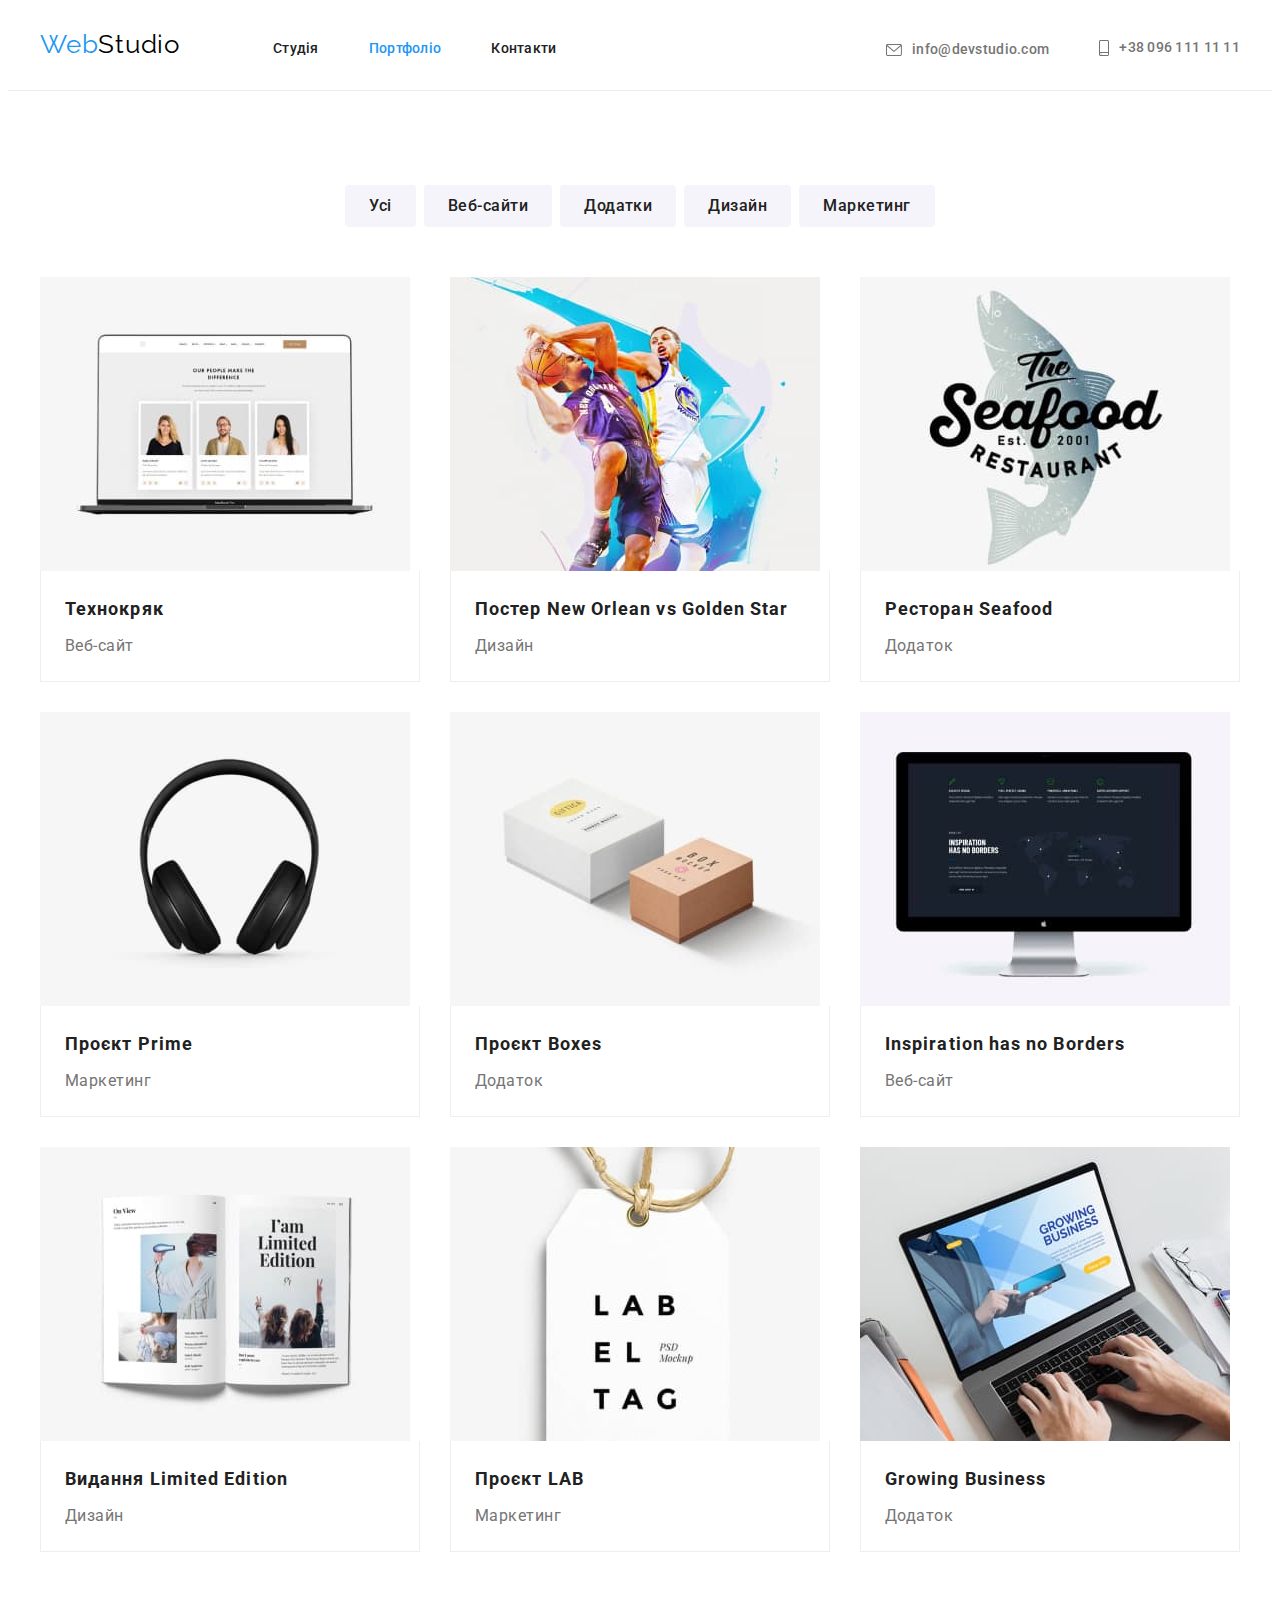
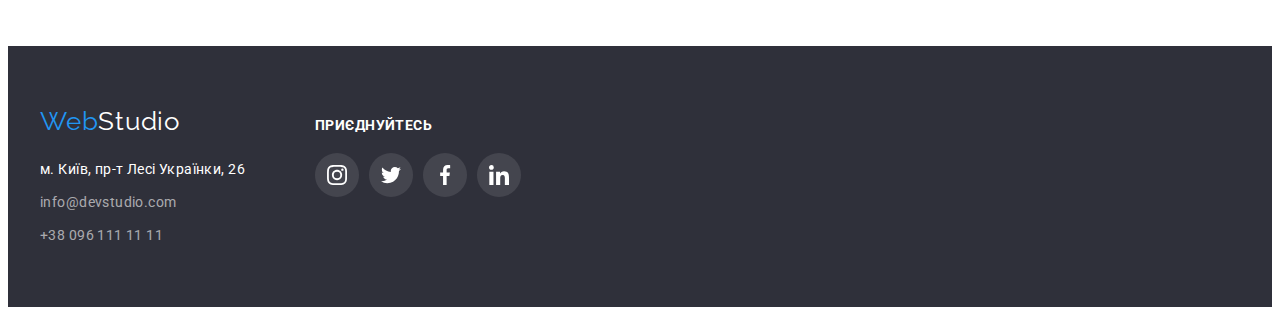
==== portfolio.html @ cbd0a38f "hm4" ====
<!DOCTYPE html>
<html lang="UK">
  <head>
    <meta charset="UTF-8" />
    <meta http-equiv="X-UA-Compatible" content="IE=edge" />
    <meta name="viewport" content="width=device-width, initial-scale=1.0" />
    <title>Document</title>
    <!---------------------------- шфирти -->
    <link rel="preconnect" href="https://fonts.googleapis.com" />
    <link rel="preconnect" href="https://fonts.gstatic.com" crossorigin />
    <link
      href="https://fonts.googleapis.com/css2?family=Montserrat:wght@400;700&family=Raleway:wght@700&family=Roboto:wght@400;500;700;900&display=swap"
      rel="stylesheet"
    />
    <!-- -------------------------------нормалізатор -->
    <link
      rel="stylesheet"
      href="https://cdnjs.cloudflare.com/ajax/libs/modern-normalize/1.1.0/modern-normalize.min.css"
      integrity="sha512-wpPYUAdjBVSE4KJnH1VR1HeZfpl1ub8YT/NKx4PuQ5NmX2tKuGu6U/JRp5y+Y8XG2tV+wKQpNHVUX03MfMFn9Q=="
      crossorigin="anonymous"
      referrerpolicy="no-referrer"
    />
    <!-- ------------------------------------ екстернал табл стилів -->
    <link rel="stylesheet" href="./css/styles.css" />
  </head>
  <body>
    <header class="header">
      <!-- -----------------------------------------------контейнер -->
      <div class="container heder-container">
        <nav class="navigation">
          <a class="logo link" lang="en" href="./index.html"
            >Web<span class="header-logo">Studio</span></a
          >
          <ul class="navigation-list list">
            <li class="navigation-item">
              <a class="navigation-link link" href="./index.html">Студія</a>
            </li>
            <li class="navigation-item">
              <a class="navigation-link link current" href="">Портфоліо</a>
            </li>
            <li class="navigation-item">
              <a class="navigation-link link" href="">Контакти</a>
            </li>
          </ul>
        </nav>
        <ul class="contact-list list">
          <li class="contact-item">
            <a class="item-contakt-link link" href="mailto:info@devstudio.com"
              ><svg class="header-mail-icon" width="16" height="12">
                <use href="./images/symbol-defs.svg#icon-envelope"></use></svg
              >info@devstudio.com</a
            >
          </li>
          <li class="contact-item">
            <a class="item-contakt-link link" href="tel:+380961111111"
              ><svg class="heder-tel-icon" width="10" height="16">
                <use href="./images/symbol-defs.svg#icon-smartphone"></use>
              </svg>
              +38 096 111 11 11</a
            >
          </li>
        </ul>
      </div>
    </header>
    <main>
      <!-- секція -->
      <section class="portfolio-section">
        <!-- контейнер -->
        <div class="container">
          <!-- прихований -->
          <h1 class="portfolio-title visually-hidden">Категорії</h1>
          <!-- ----------------------------------------------кнопки -->
          <ul class="portfolio-filtrs list">
            <!-- ховер - фокус -->
            <li class="p-filtr-item">
              <button type="button" class="filtr-btn">Усі</button>
            </li>
            <li class="p-filtr-item">
              <button type="button" class="filtr-btn">Веб-сайти</button>
            </li>
            <li class="p-filtr-item">
              <button type="button" class="filtr-btn">Додатки</button>
            </li>
            <li class="p-filtr-item">
              <button type="button" class="filtr-btn">Дизайн</button>
            </li>
            <li class="p-filtr-item">
              <button type="button" class="filtr-btn">Маркетинг</button>
            </li>
          </ul>
          <!-- ----------------------------------------------проекти -->
          <ul class="portfolio-projects list">
            <li class="p-projects-item">
              <a class="p-projects-link link" href="">
                <img src="./images/portfolio1.jpg" alt="команда з трьох" />
                <div class="project-info">
                  <h2 class="p-projects-title">Технокряк</h2>
                  <p class="p-projects-text">Веб-сайт</p>
                </div>
              </a>
            </li>
            <li class="p-projects-item">
              <a class="p-projects-link link" href="">
                <img src="./images/portfolio2.jpg" alt="баскетбол" />
                <div class="project-info">
                  <h2 class="p-projects-title">
                    Постер New Orlean vs Golden Star
                  </h2>
                  <p class="p-projects-text">Дизайн</p>
                </div>
              </a>
            </li>
            <li class="p-projects-item">
              <a class="p-projects-link link" href="">
                <img src="./images/portfolio3.jpg" alt="реклама ректорану" />
                <div class="project-info">
                  <h2 class="p-projects-title">Ресторан Seafood</h2>
                  <p class="p-projects-text">Додаток</p>
                </div>
              </a>
            </li>
            <li class="p-projects-item">
              <a class="p-projects-link link" href="">
                <img src="./images/portfolio4.jpg" alt="навушники" />
                <div class="project-info">
                  <h2 class="p-projects-title">Проєкт Prime</h2>
                  <p class="p-projects-text">Маркетинг</p>
                </div>
              </a>
            </li>
            <li class="p-projects-item">
              <a class="p-projects-link link" href="">
                <img
                  src="./images/portfolio5.jpg"
                  alt="дві коробочки з картону"
                />
                <div class="project-info">
                  <h2 class="p-projects-title">Проєкт Boxes</h2>
                  <p class="p-projects-text">Додаток</p>
                </div>
              </a>
            </li>
            <li class="p-projects-item">
              <a class="p-projects-link link" href="">
                <img src="./images/portfolio6.jpg" alt="компютер" />
                <div class="project-info">
                  <h2 class="p-projects-title">Inspiration has no Borders</h2>
                  <p class="p-projects-text">Веб-сайт</p>
                </div>
              </a>
            </li>
            <li class="p-projects-item">
              <a class="p-projects-link link" href="">
                <img src="./images/portfolio7.jpg" alt="книга" />
                <div class="project-info">
                  <h2 class="p-projects-title">Видання Limited Edition</h2>
                  <p class="p-projects-text">Дизайн</p>
                </div>
              </a>
            </li>
            <li class="p-projects-item">
              <a class="p-projects-link link" href="">
                <img src="./images/portfolio8.jpg" alt="етикетка" />
                <div class="project-info">
                  <h2 class="p-projects-title">Проєкт LAB</h2>
                  <p class="p-projects-text">Маркетинг</p>
                </div>
              </a>
            </li>
            <li class="p-projects-item">
              <a class="p-projects-link link" href="">
                <img src="./images/portfolio9.jpg" alt="ноутбук" />
                <div class="project-info">
                  <h2 class="p-projects-title">Growing Business</h2>
                  <p class="p-projects-text">Додаток</p>
                </div>
              </a>
            </li>
          </ul>
        </div>
      </section>
    </main>
    <!-- ФУТЕР -->
    <footer class="footer">
      <!-- -----------------------------------------------контейнер -->
      <div class="container footer-container">
        <div class="footer-addres">
          <a class="logo-link-footer link" href="./index.html"
            >Web<span class="footer-logo">Studio</span></a
          >
          <address class="address">
            <ul class="address-list list">
              <li class="address-link-item">
                <a
                  class="address-map"
                  href=""
                  target="_blank"
                  rel="noopener noreferrer nofollow"
                  >м. Київ, пр-т Лесі Українки, 26</a
                >
              </li>
              <li class="address-link-item">
                <a class="address-mail" href="mailto:info@devstudio.com"
                  >info@devstudio.com</a
                >
              </li>
              <li class="address-link-item">
                <a class="address-tel" href="tel:+380961111111"
                  >+38 096 111 11 11</a
                >
              </li>
            </ul>
          </address>
        </div>
        <div class="social-footer">
          <h3 class="social-frtitle">приєднуйтесь</h3>
          <ul class="social-frlist list">
            <li class="social-fritem">
              <a
                class="social-frlink link"
                href="https://www.instagram.com/"
                target="_blank"
                rel="noopener noreferrer nofollow"
                aria-label="Інстаграм"
              >
                <svg class="footer-soc-icon" width="20" height="20">
                  <use
                    href="./images/symbol-defs.svg#icon-instagram"
                  ></use></svg
              ></a>
            </li>
            <li class="social-fritem">
              <a
                class="social-frlink link"
                href="https://twitter.com/"
                target="_blank"
                rel="noopener noreferrer nofollow"
                aria-label="Твіттер"
              >
                <svg class="footer-soc-icon" width="20" height="20">
                  <use href="./images/symbol-defs.svg#icon-twitter"></use></svg
              ></a>
            </li>
            <li class="social-fritem">
              <a
                class="social-frlink link"
                href="https://www.facebook.com/"
                target="_blank"
                rel="noopener noreferrer nofollow"
                aria-label="Фейсбук"
              >
                <svg class="footer-soc-icon" width="20" height="20">
                  <use href="./images/symbol-defs.svg#icon-facebook"></use></svg
              ></a>
            </li>
            <li class="social-fritem">
              <a
                class="social-frlink link"
                href="https://www.linkedin.com"
                target="_blank"
                rel="noopener noreferrer nofollow"
                aria-label="Лінкедін"
              >
                <svg class="footer-soc-icon" width="20" height="20">
                  <use href="./images/symbol-defs.svg#icon-linkedin"></use></svg
              ></a>
            </li>
          </ul>
        </div>
      </div>
    </footer>
  </body>
</html>
---- css/styles.css ----
:root {
  --brand-color: #2196f3;
  --text-color: #757575;
}

body {
  font-family: "Roboto", sans-serif;
  background-color: #ffffff;
}

/*---------------------- лінк ліст */
.link {
  text-decoration: none;
}
.list {
  list-style: none;
  margin: 0;
  padding: 0;
}
h1,
h2,
h3,
h4,
h5,
h6,
p {
  margin: 0;
}
img {
  display: block;
  max-width: 100%;
  height: auto;
}
.container {
  width: 1200px;
  padding-left: 15px;
  padding-right: 15px;
  margin-left: auto;
  margin-right: auto;
}
/* ------------------------------Хедер */
.header {
  background-color: #ffffff;
  border-bottom: 1px solid #ececec;
}
.logo {
  font-family: "Raleway", sans-serif;
  font-size: 26px;
  line-height: 1.19;
  letter-spacing: 0.03em;
  color: var(--brand-color);
}

.header-logo {
  color: #000000;
}

.heder-container {
  display: flex;
  align-items: center;
}

/*---------------------- навігація */

.navigation {
  display: flex;
  align-items: baseline;
}

.navigation-list {
  display: flex;
  margin-left: 93px;
  text-align: center;
}
.navigation-item:not(:last-child) {
  margin-right: 50px;
}

.navigation-link {
  display: block;
  padding-top: 32px;
  padding-bottom: 32px;

  font-weight: 500;
  font-size: 14px;
  line-height: 1.14;
  letter-spacing: 0.02em;
  color: #212121;
}
.navigation-link:hover,
.navigation-link:focus {
  color: var(--brand-color);
}
.contact-list {
  display: flex;
  margin-left: auto;
  align-items: baseline;
}
.contact-item:not(:last-child) {
  margin-right: 50px;
}
.item-contakt-link {
  display: flex;
  align-items: center;
  padding-top: 32px;
  padding-bottom: 32px;

  font-weight: 500;
  font-size: 14px;
  line-height: 1.14;
  letter-spacing: 0.02em;
  color: var(--text-color);
}
.header-mail-icon,
.heder-tel-icon {
  fill: currentColor;
  margin-right: 10px;
}
.item-contakt-link:hover,
.item-contakt-link:focus {
  color: var(--brand-color);
}
.navigation-link.current {
  color: var(--brand-color);
}

/*------------------------------ ГЕРОЙ */
.hero-section {
  max-width: 1600px;
  margin-left: auto;
  margin-right: auto;
  padding-top: 200px;
  padding-bottom: 200px;
  text-align: center;
  border: 1px solid #000000;
  filter: drop-shadow(0px 4px 4px rgba(0, 0, 0, 0.25));

  background: #2f303a;
  background-image: linear-gradient(
      rgba(47, 48, 58, 0.4),
      rgba(47, 48, 58, 0.4)
    ),
    url(../images/hero-img.jpg);
  background-repeat: no-repeat;
  background-position: center;
  background-size: cover;
}

.hero-title {
  font-weight: 900;
  font-size: 44px;
  line-height: calc(60 / 44);
  text-align: center;
  letter-spacing: 0.06em;
  text-transform: uppercase;
  color: #ffffff;
  margin-bottom: 30px;
}

.hero-btn {
  display: inline-block;
  font-family: inherit;
  font-style: normal;
  font-weight: 700;
  font-size: 16px;
  line-height: calc(30 / 16);
  letter-spacing: 0.06em;
  color: #ffffff;

  min-width: 216px;
  min-height: 50px;
  padding: 8px 30px;
  border-radius: 4px;
  border-color: transparent;
  cursor: pointer;
  background: var(--brand-color);
}

.hero-btn:hover,
.hero-btn:focus {
  background-color: rgb(8, 117, 219);
}

/*------------------------------ ПЕРЕВАГИ */
.preference-section {
  padding-top: 94px;
  padding-bottom: 94px;
}
.visually-hidden {
  position: absolute;
  white-space: nowrap;
  width: 1px;
  height: 1px;
  overflow: hidden;
  border: 0;
  padding: 0;
  clip: rect(0 0 0 0);
  clip-path: inset(50%);
  margin: -1px;
}
.preference-list {
  display: flex;
  text-align: left;
  gap: 30px;
}
.preference-item {
  width: 270px;
}
.preference-picture {
  display: flex;
  justify-content: center;
  align-items: center;
  height: 120px;
  background-color: #f5f4fa;
  border-radius: 4px;
  margin-bottom: 30px;
}

.preference-subtitle {
  font-size: 14px;
  line-height: calc(16 / 14);
  letter-spacing: 0.03em;
  text-transform: uppercase;
  color: #212121;

  margin-bottom: 10px;
}
.preference-text {
  font-size: 14px;
  line-height: calc(24 / 14);
  letter-spacing: 0.03em;
  color: var(--text-color);
}

/* -----------------------------ЗАЙНЯТІСТЬ */
.work-section {
  padding-bottom: 94px;
}
.work-title {
  font-size: 36px;
  line-height: calc(42 / 36);
  text-align: center;
  letter-spacing: 0.03em;
  color: #212121;

  margin-bottom: 50px;
}
.work-list {
  display: flex;
  gap: 30px;
}

/* ------------------------------КОМАНДА */
.team-section {
  padding-top: 94px;
  padding-bottom: 94px;
  background: #f5f4fa;
}

.team-title {
  font-size: 36px;
  line-height: calc(42 / 36);
  text-align: center;
  letter-spacing: 0.03em;
  color: #212121;
  margin-bottom: 50px;
}
.team-list {
  display: flex;
  gap: 30px;
}

.team-list-item {
  width: 270px;
  border-radius: 0px 0px 4px 4px;
  background: #ffffff;
  box-shadow: 0px 1px 3px rgba(0, 0, 0, 0.12), 0px 1px 1px rgba(0, 0, 0, 0.14),
    0px 2px 1px rgba(0, 0, 0, 0.2);
}
.teammate-info {
  text-align: center;
  padding-top: 30px;
  padding-bottom: 30px;
}
.team-subtitle {
  font-weight: 500;
  font-size: 16px;
  line-height: calc(19 / 16);
  letter-spacing: 0.03em;
  color: #212121;

  margin-bottom: 10px;
}
.team-text {
  font-size: 16px;
  line-height: calc(19 / 16);
  letter-spacing: 0.03em;
  color: var(--text-color);
  margin-bottom: 16px;
}
.socials-contacts {
  display: flex;
  justify-content: center;
  align-items: center;
  gap: 10px;
}
.social-contacts-item {
  width: 44px;
  height: 44px;
}
.social-contacts-link {
  display: flex;
  justify-content: center;
  align-items: center;
  border-radius: 50%;
  width: 100%;
  height: 100%;
  color: #AFB1B8;
}
.team-soc-icon {
  fill: currentColor;
}
.social-contacts-link:hover,
.social-contacts-link:focus {
  background-color: var(--brand-color);
}
.social-contacts-link:hover .team-soc-icon,
.social-contacts-link:focus .team-soc-icon {
  fill: #ffffff;
}
/* <!-- -----------ПОСТІЙНІ КЛІЄНТИ --> */
.clients-section {
  padding-top: 94px;
  padding-bottom: 94px;
}
.clients-title {
  font-size: 36px;
  line-height: calc(42 / 36);
  text-align: center;
  letter-spacing: 0.03em;
  color: #212121;
  margin-bottom: 50px;
}

.clients-list {
  display: flex;
  gap: 30px;
}
.client-item {
  flex-basis: calc((100% -30 * 5) / 6);
  height: 92px;
}
.client-link {
  width: 100%;
  height: 100%;

  display: flex;
  justify-content: center;
  align-items: center;
  color: #afb1b8;
  border: 1px solid #afb1b8;
  border-radius: 4px;
}
.client-link:hover,
.client-link:focus {
  border: 1px solid var(--brand-color);
}
.clients-icon {
  fill: currentColor;
}
.client-link:hover .clients-icon,
.client-link:focus .clients-icon {
  fill: var(--brand-color);
}

/* _____________________ФУТЕР */

.footer {
  background: #2f303a;
  padding-top: 60px;
  padding-bottom: 60px;
}
.footer-container {
  display: flex;
  align-items: baseline;
}
.logo-link-footer {
  display: inline-block;
  font-family: "Raleway", sans-serif;
  font-size: 26px;
  line-height: calc(31 / 26);
  letter-spacing: 0.03em;
  color: var(--brand-color);
  margin-bottom: 20px;
}
.footer-logo {
  color: #ffffff;
}

.address-map {
  font-size: 14px;
  line-height: calc(24 / 14);
  letter-spacing: 0.03em;
  font-style: normal;
  color: #ffffff;
  display: inline-block;
  margin-bottom: 9px;
}

.address-map,
.address-tel,
.address-mail {
  text-decoration: none;
}

.address-mail {
  display: inline-block;
  margin-bottom: 9px;
}
.address-tel,
.address-mail {
  font-style: normal;
  font-size: 14px;
  line-height: calc(24 / 14);
  letter-spacing: 0.03em;
  color: rgba(255, 255, 255, 0.6);
}
.address-tel:hover,
.address-tel:focus {
  color: var(--brand-color);
}
.address-mail:hover,
.address-mail:focus {
  color: var(--brand-color);
}
.social-footer {
  margin-left: 70px;
}
.social-frtitle {
  font-size: 14px;
  line-height: calc(16 / 14);
  letter-spacing: 0.03em;
  text-transform: uppercase;
  color: #ffffff;
  margin-bottom: 20px;
}
.social-frlist {
  display: flex;
  justify-content: center;
  text-align: center;
  gap: 10px;
}
.social-fritem {
  width: 44px;
  height: 44px;
}
.social-frlink {
  display: flex;
  justify-content: center;
  align-items: center;
  width: 100%;
  height: 100%;
  color: #ffffff;
  background-color: rgba(255, 255, 255, 0.1);
  border-radius: 50%;
}
.social-frlink:hover,
.social-frlink:focus {
  background-color: var(--brand-color);
}
.footer-soc-icon {
  fill: currentColor;
}

/* =================================== */
/* =========ПОРТФОЛІО ХТМЛ============ */
/* =================================== */
.portfolio-section {
  padding-top: 94px;
  padding-bottom: 94px;
}
.portfolio-filtrs {
  display: flex;
  gap: 8px;
  align-items: center;
  justify-content: center;
  margin-bottom: 50px;
}

.filtr-btn {
  font-family: inherit;
  font-style: normal;
  font-weight: 500;
  font-size: 16px;
  line-height: calc(26 / 16);
  text-align: center;
  letter-spacing: 0.03em;
  color: #212121;
  background: #f5f4fa;
  border-radius: 4px;
  cursor: pointer;
  padding: 6px 22px;
  border-color: transparent;
}
.filtr-btn:hover,
.filtr-btn:focus {
  color: #ffffff;
  background-color: var(--brand-color);
  box-shadow: 0px 3px 1px rgba(0, 0, 0, 0.1), 0px 1px 2px rgba(0, 0, 0, 0.08),
    0px 2px 2px rgba(0, 0, 0, 0.12);
}

/* список 2 */
.portfolio-projects {
  display: flex;
  flex-wrap: wrap;
  margin-left: -30px;
  margin-top: -30px;
}
.p-projects-item {
  flex-basis: calc(100% / 3 - 30px);
  margin-left: 30px;
  margin-top: 30px;
}
.p-projects-title {
  margin-bottom: 4px;
  font-size: 18px;
  line-height: calc(36 / 18);
  letter-spacing: 0.06em;
  color: #212121;
}
.p-projects-text {
  font-size: 16px;
  line-height: calc(30 / 16);
  letter-spacing: 0.03em;
  color: #757575;
}
.project-info {
  padding: 20px 24px;
  border: 1px solid #eeeeee;
  border-top: none;
}
.p-projects-link {
  display: block;
}
.p-projects-item:hover .p-projects-link,
.p-projects-item:focus .p-projects-link {
  box-shadow: 0px 1px 1px rgba(0, 0, 0, 0.12), 0px 4px 4px rgba(0, 0, 0, 0.06),
    1px 4px 6px rgba(0, 0, 0, 0.16);
}
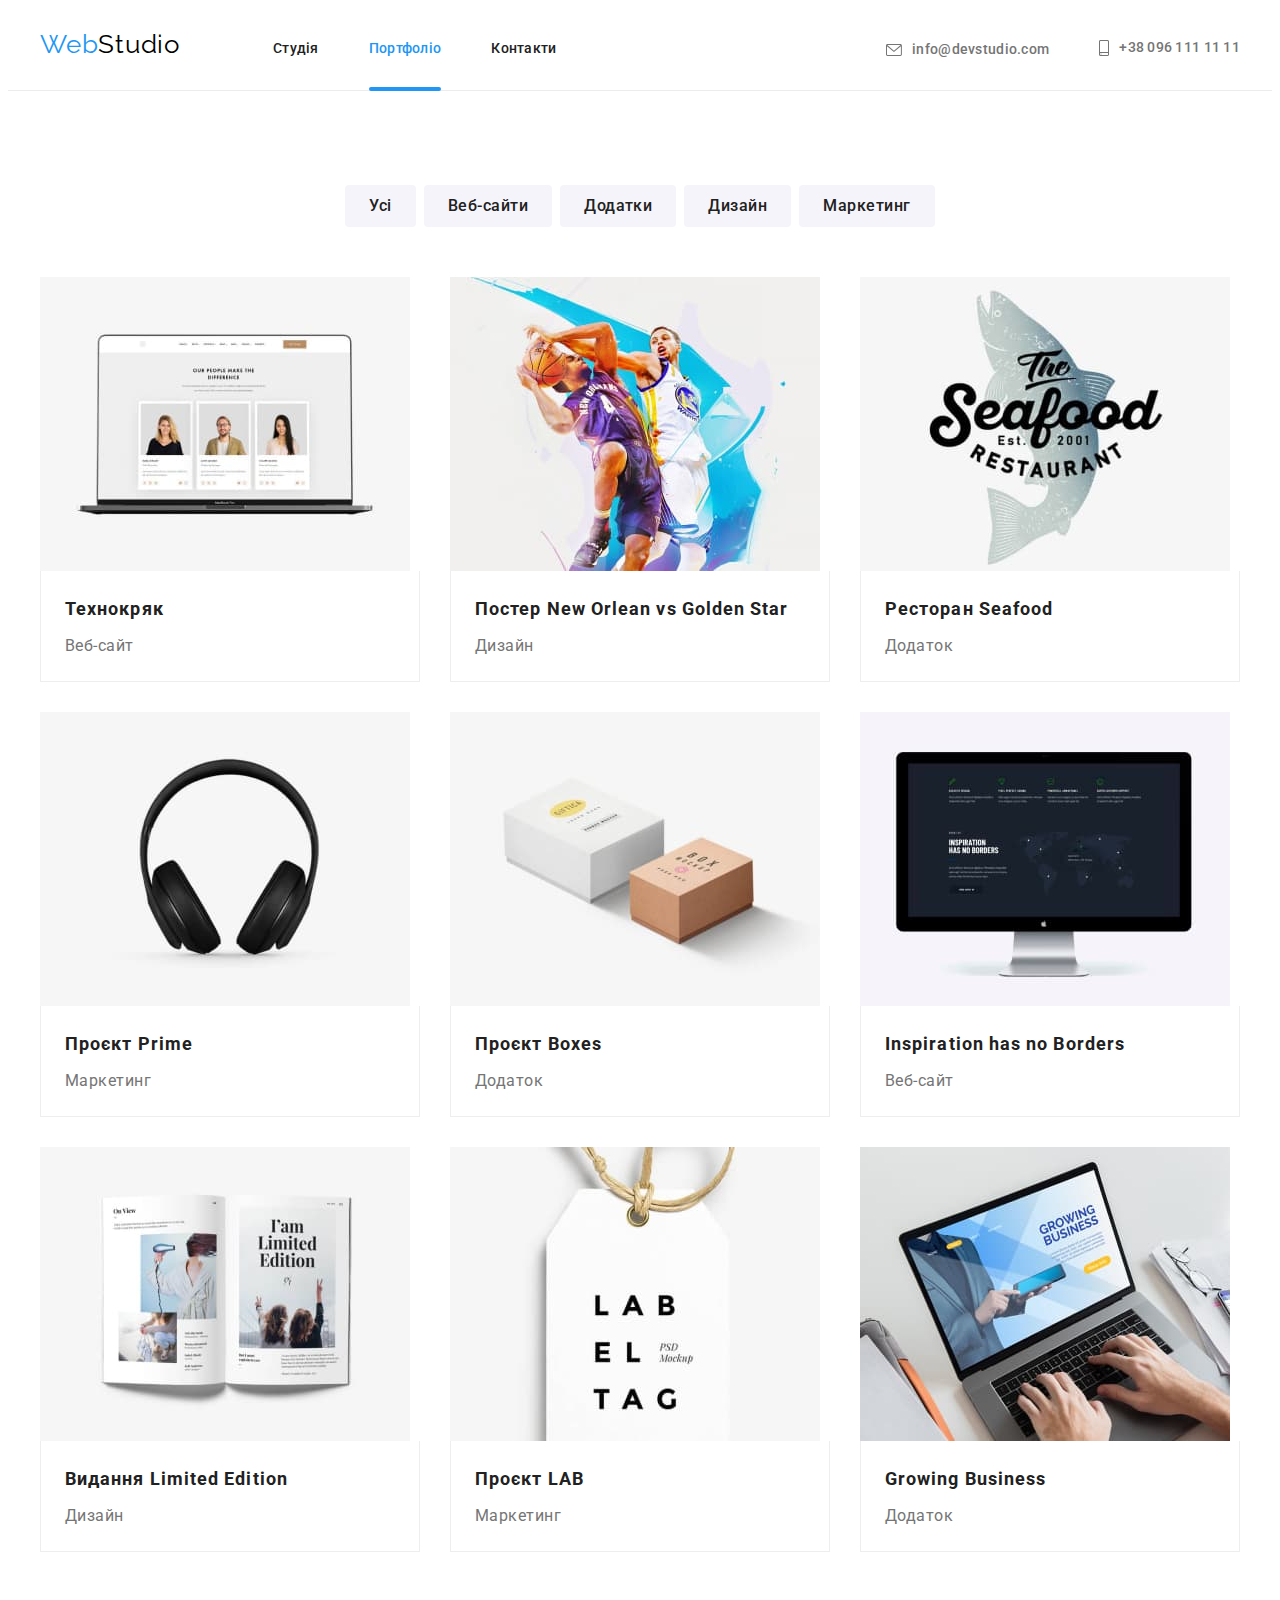
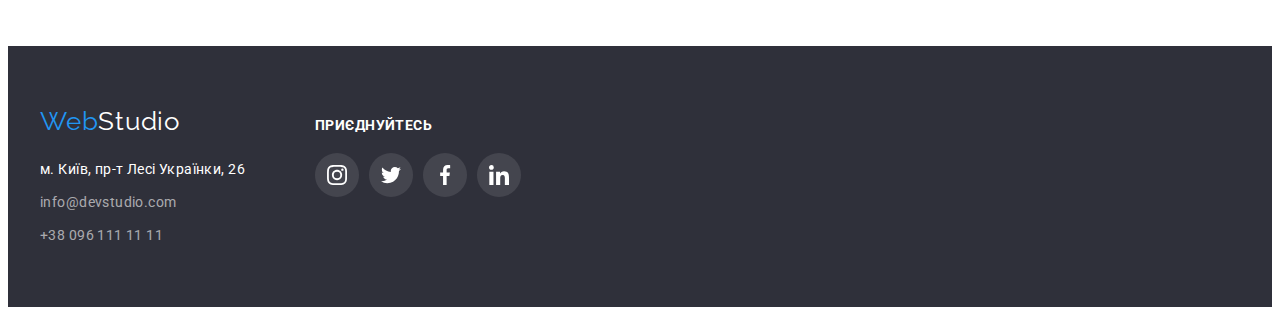
==== commit e9ed584e: "overlay current transition" ====
--- a/portfolio.html
+++ b/portfolio.html
@@ -92,7 +92,18 @@
           <ul class="portfolio-projects list">
             <li class="p-projects-item">
               <a class="p-projects-link link" href="">
-                <img src="./images/portfolio1.jpg" alt="команда з трьох" />
+                <div class="project-overlay-thumb">
+                  <img src="./images/portfolio1.jpg" alt="команда з трьох" />
+                  <div class="project-overlay">
+                    <p class="project-overlay-text">
+                      Ресурс пропонує комплексні пропозиції з різним рівнем
+                      функціоналу та сервісів. Все це дозволить відвідувачу
+                      отримати вичерпні відомості про компанію чи приватну
+                      особу.
+                    </p>
+                  </div>
+                </div>
+
                 <div class="project-info">
                   <h2 class="p-projects-title">Технокряк</h2>
                   <p class="p-projects-text">Веб-сайт</p>
@@ -101,7 +112,18 @@
             </li>
             <li class="p-projects-item">
               <a class="p-projects-link link" href="">
-                <img src="./images/portfolio2.jpg" alt="баскетбол" />
+                <div class="project-overlay-thumb">
+                  <img src="./images/portfolio2.jpg" alt="баскетбол" />
+                  <div class="project-overlay">
+                    <p class="project-overlay-text">
+                      Ресурс пропонує комплексні пропозиції з різним рівнем
+                      функціоналу та сервісів. Все це дозволить відвідувачу
+                      отримати вичерпні відомості про компанію чи приватну
+                      особу.
+                    </p>
+                  </div>
+                </div>
+
                 <div class="project-info">
                   <h2 class="p-projects-title">
                     Постер New Orlean vs Golden Star
@@ -112,7 +134,17 @@
             </li>
             <li class="p-projects-item">
               <a class="p-projects-link link" href="">
-                <img src="./images/portfolio3.jpg" alt="реклама ректорану" />
+                <div class="project-overlay-thumb">
+                  <img src="./images/portfolio3.jpg" alt="реклама ректорану" />
+                  <div class="project-overlay">
+                    <p class="project-overlay-text">
+                      Ресурс пропонує комплексні пропозиції з різним рівнем
+                      функціоналу та сервісів. Все це дозволить відвідувачу
+                      отримати вичерпні відомості про компанію чи приватну
+                      особу.
+                    </p>
+                  </div>
+                </div>
                 <div class="project-info">
                   <h2 class="p-projects-title">Ресторан Seafood</h2>
                   <p class="p-projects-text">Додаток</p>
@@ -121,7 +153,18 @@
             </li>
             <li class="p-projects-item">
               <a class="p-projects-link link" href="">
-                <img src="./images/portfolio4.jpg" alt="навушники" />
+                <div class="project-overlay-thumb">
+                  <img src="./images/portfolio4.jpg" alt="навушники" />
+                  <div class="project-overlay">
+                    <p class="project-overlay-text">
+                      Ресурс пропонує комплексні пропозиції з різним рівнем
+                      функціоналу та сервісів. Все це дозволить відвідувачу
+                      отримати вичерпні відомості про компанію чи приватну
+                      особу.
+                    </p>
+                  </div>
+                </div>
+
                 <div class="project-info">
                   <h2 class="p-projects-title">Проєкт Prime</h2>
                   <p class="p-projects-text">Маркетинг</p>
@@ -130,10 +173,20 @@
             </li>
             <li class="p-projects-item">
               <a class="p-projects-link link" href="">
-                <img
-                  src="./images/portfolio5.jpg"
-                  alt="дві коробочки з картону"
-                />
+                <div class="project-overlay-thumb">
+                  <img
+                    src="./images/portfolio5.jpg"
+                    alt="дві коробочки з картону"
+                  />
+                  <div class="project-overlay">
+                    <p class="project-overlay-text">
+                      Ресурс пропонує комплексні пропозиції з різним рівнем
+                      функціоналу та сервісів. Все це дозволить відвідувачу
+                      отримати вичерпні відомості про компанію чи приватну
+                      особу.
+                    </p>
+                  </div>
+                </div>
                 <div class="project-info">
                   <h2 class="p-projects-title">Проєкт Boxes</h2>
                   <p class="p-projects-text">Додаток</p>
@@ -142,7 +195,18 @@
             </li>
             <li class="p-projects-item">
               <a class="p-projects-link link" href="">
-                <img src="./images/portfolio6.jpg" alt="компютер" />
+                <div class="project-overlay-thumb">
+                  <img src="./images/portfolio6.jpg" alt="компютер" />
+                  <div class="project-overlay">
+                    <p class="project-overlay-text">
+                      Ресурс пропонує комплексні пропозиції з різним рівнем
+                      функціоналу та сервісів. Все це дозволить відвідувачу
+                      отримати вичерпні відомості про компанію чи приватну
+                      особу.
+                    </p>
+                  </div>
+                </div>
+
                 <div class="project-info">
                   <h2 class="p-projects-title">Inspiration has no Borders</h2>
                   <p class="p-projects-text">Веб-сайт</p>
@@ -151,7 +215,17 @@
             </li>
             <li class="p-projects-item">
               <a class="p-projects-link link" href="">
-                <img src="./images/portfolio7.jpg" alt="книга" />
+                <div class="project-overlay-thumb">
+                  <img src="./images/portfolio7.jpg" alt="книга" />
+                  <div class="project-overlay">
+                    <p class="project-overlay-text">
+                      Ресурс пропонує комплексні пропозиції з різним рівнем
+                      функціоналу та сервісів. Все це дозволить відвідувачу
+                      отримати вичерпні відомості про компанію чи приватну
+                      особу.
+                    </p>
+                  </div>
+                </div>
                 <div class="project-info">
                   <h2 class="p-projects-title">Видання Limited Edition</h2>
                   <p class="p-projects-text">Дизайн</p>
@@ -160,7 +234,18 @@
             </li>
             <li class="p-projects-item">
               <a class="p-projects-link link" href="">
-                <img src="./images/portfolio8.jpg" alt="етикетка" />
+                <div class="project-overlay-thumb">
+                  <img src="./images/portfolio8.jpg" alt="етикетка" />
+                  <div class="project-overlay">
+                    <p class="project-overlay-text">
+                      Ресурс пропонує комплексні пропозиції з різним рівнем
+                      функціоналу та сервісів. Все це дозволить відвідувачу
+                      отримати вичерпні відомості про компанію чи приватну
+                      особу.
+                    </p>
+                  </div>
+                </div>
+
                 <div class="project-info">
                   <h2 class="p-projects-title">Проєкт LAB</h2>
                   <p class="p-projects-text">Маркетинг</p>
@@ -169,7 +254,18 @@
             </li>
             <li class="p-projects-item">
               <a class="p-projects-link link" href="">
-                <img src="./images/portfolio9.jpg" alt="ноутбук" />
+                <div class="project-overlay-thumb">
+                  <img src="./images/portfolio9.jpg" alt="ноутбук" />
+                  <div class="project-overlay">
+                    <p class="project-overlay-text">
+                      Ресурс пропонує комплексні пропозиції з різним рівнем
+                      функціоналу та сервісів. Все це дозволить відвідувачу
+                      отримати вичерпні відомості про компанію чи приватну
+                      особу.
+                    </p>
+                  </div>
+                </div>
+
                 <div class="project-info">
                   <h2 class="p-projects-title">Growing Business</h2>
                   <p class="p-projects-text">Додаток</p>
--- a/css/styles.css
+++ b/css/styles.css
@@ -1,6 +1,11 @@
 :root {
   --brand-color: #2196f3;
   --text-color: #757575;
+  --anima-tz: 250ms cubic-bezier(0.4, 0, 0.2, 1);
+}
+
+html {
+  scroll-behavior: smooth;
 }
 
 body {
@@ -43,6 +48,10 @@
   background-color: #ffffff;
   border-bottom: 1px solid #ececec;
 }
+.heder-container {
+  display: flex;
+  align-items: center;
+}
 .logo {
   font-family: "Raleway", sans-serif;
   font-size: 26px;
@@ -55,12 +64,7 @@
   color: #000000;
 }
 
-.heder-container {
-  display: flex;
-  align-items: center;
-}
-
-/*---------------------- навігація */
+/*------- навігація */
 
 .navigation {
   display: flex;
@@ -86,6 +90,9 @@
   line-height: 1.14;
   letter-spacing: 0.02em;
   color: #212121;
+
+  position: relative;
+  transition: color var(--anima-tz);
 }
 .navigation-link:hover,
 .navigation-link:focus {
@@ -110,6 +117,8 @@
   line-height: 1.14;
   letter-spacing: 0.02em;
   color: var(--text-color);
+
+  transition: color var(--anima-tz);
 }
 .header-mail-icon,
 .heder-tel-icon {
@@ -123,6 +132,20 @@
 .navigation-link.current {
   color: var(--brand-color);
 }
+
+.navigation-link.current::after {
+  content: "";
+  display: inline-block;
+  height: 4px;
+  width: 100%;
+  background: var(--brand-color);
+  border-radius: 2px;
+
+  position: absolute;
+  left: 0;
+  bottom: -2px;
+}
+/* transform: translateY(46px); або боттом -2 */
 
 /*------------------------------ ГЕРОЙ */
 .hero-section {
@@ -174,11 +197,13 @@
   border-color: transparent;
   cursor: pointer;
   background: var(--brand-color);
+
+  transition: background var(--anima-tz);
 }
 
 .hero-btn:hover,
 .hero-btn:focus {
-  background-color: rgb(8, 117, 219);
+  background-color: rgb(7, 102, 190);
 }
 
 /*------------------------------ ПЕРЕВАГИ */
@@ -249,6 +274,27 @@
   display: flex;
   gap: 30px;
 }
+.work-list-item {
+  position: relative;
+}
+.work-overlay {
+  position: absolute;
+  bottom: 0;
+
+  width: 100%;
+  padding-top: 27px;
+  padding-bottom: 27px;
+  background-color: rgba(47, 48, 58, 0.8);
+}
+.work-text-overlay {
+  font-weight: 700;
+  font-size: 14px;
+  line-height: calc(16 / 14);
+  text-align: center;
+  letter-spacing: 0.03em;
+  text-transform: uppercase;
+  color: #ffffff;
+}
 
 /* ------------------------------КОМАНДА */
 .team-section {
@@ -267,11 +313,14 @@
 }
 .team-list {
   display: flex;
-  gap: 30px;
+  margin-left: -30px;
+  margin-top: -30px;
 }
 
 .team-list-item {
-  width: 270px;
+  flex-basis: calc(100% / 4 - 30px);
+  margin-left: 30px;
+  margin-top: 30px;
   border-radius: 0px 0px 4px 4px;
   background: #ffffff;
   box-shadow: 0px 1px 3px rgba(0, 0, 0, 0.12), 0px 1px 1px rgba(0, 0, 0, 0.14),
@@ -315,19 +364,20 @@
   border-radius: 50%;
   width: 100%;
   height: 100%;
-  color: #AFB1B8;
-}
-.team-soc-icon {
-  fill: currentColor;
-}
+  color: #afb1b8;
+  transition: background-color var(--anima-tz), color var(--anima-tz);
+}
+
 .social-contacts-link:hover,
 .social-contacts-link:focus {
   background-color: var(--brand-color);
-}
-.social-contacts-link:hover .team-soc-icon,
-.social-contacts-link:focus .team-soc-icon {
-  fill: #ffffff;
-}
+  color: #ffffff;
+}
+
+.team-soc-icon {
+  fill: currentColor;
+}
+
 /* <!-- -----------ПОСТІЙНІ КЛІЄНТИ --> */
 .clients-section {
   padding-top: 94px;
@@ -360,17 +410,15 @@
   color: #afb1b8;
   border: 1px solid #afb1b8;
   border-radius: 4px;
+  transition: color var(--anima-tz), border var(--anima-tz);
 }
 .client-link:hover,
 .client-link:focus {
   border: 1px solid var(--brand-color);
+  color: var(--brand-color);
 }
 .clients-icon {
   fill: currentColor;
-}
-.client-link:hover .clients-icon,
-.client-link:focus .clients-icon {
-  fill: var(--brand-color);
 }
 
 /* _____________________ФУТЕР */
@@ -396,39 +444,33 @@
 .footer-logo {
   color: #ffffff;
 }
-
 .address-map {
   font-size: 14px;
   line-height: calc(24 / 14);
   letter-spacing: 0.03em;
   font-style: normal;
+  text-decoration: none;
   color: #ffffff;
   display: inline-block;
   margin-bottom: 9px;
 }
-
-.address-map,
 .address-tel,
 .address-mail {
+  display: inline-block;
+  font-style: normal;
+  font-size: 14px;
+  line-height: calc(24 / 14);
+  letter-spacing: 0.03em;
   text-decoration: none;
-}
-
+  color: rgba(255, 255, 255, 0.6);
+
+  transition: color var(--anima-tz);
+}
 .address-mail {
-  display: inline-block;
   margin-bottom: 9px;
 }
-.address-tel,
-.address-mail {
-  font-style: normal;
-  font-size: 14px;
-  line-height: calc(24 / 14);
-  letter-spacing: 0.03em;
-  color: rgba(255, 255, 255, 0.6);
-}
 .address-tel:hover,
-.address-tel:focus {
-  color: var(--brand-color);
-}
+.address-tel:focus,
 .address-mail:hover,
 .address-mail:focus {
   color: var(--brand-color);
@@ -463,6 +505,8 @@
   color: #ffffff;
   background-color: rgba(255, 255, 255, 0.1);
   border-radius: 50%;
+
+  transition: background-color var(--anima-tz);
 }
 .social-frlink:hover,
 .social-frlink:focus {
@@ -501,7 +545,11 @@
   cursor: pointer;
   padding: 6px 22px;
   border-color: transparent;
-}
+
+  transition: color var(--anima-tz), background-color var(--anima-tz),
+    box-shadow var(--anima-tz);
+}
+
 .filtr-btn:hover,
 .filtr-btn:focus {
   color: #ffffff;
@@ -542,9 +590,79 @@
 }
 .p-projects-link {
   display: block;
+  transition: box-shadow var(--anima-tz);
 }
 .p-projects-item:hover .p-projects-link,
 .p-projects-item:focus .p-projects-link {
   box-shadow: 0px 1px 1px rgba(0, 0, 0, 0.12), 0px 4px 4px rgba(0, 0, 0, 0.06),
     1px 4px 6px rgba(0, 0, 0, 0.16);
 }
+
+/* оверлей */
+.project-overlay-thumb {
+  position: relative;
+  overflow: hidden;
+}
+
+.project-overlay {
+  position: absolute;
+  top: 0;
+  left: 0;
+
+  padding: 63px 24px;
+  height: 100%;
+  width: 100%;
+  background: rgba(33, 150, 243, 0.9);
+  /* border: 1px solid #000000; */
+  box-shadow: 0px 4px 4px rgba(0, 0, 0, 0.25);
+  opacity: 0;
+
+  transform: translateY(100%);
+  transition: transform var(--anima-tz), opacity var(--anima-tz);
+}
+
+.p-projects-item:hover .project-overlay {
+  transform: translateY(0);
+  opacity: 1;
+  backdrop-filter: blur(3px);
+}
+
+.project-overlay-text {
+  font-size: 18px;
+  line-height: calc(28 / 18);
+  letter-spacing: 0.03em;
+  color: #ffffff;
+}
+
+/* -------------------------оверлей з before */
+
+/* .project-overlay-thumb {
+  position: relative;
+}
+
+ .project-overlay-thumb::before {
+  position: absolute;
+  content: "";
+  display: inline-block;
+  width: 100%;
+  height: 100%;
+ background: rgba(33, 150, 243, 0.9);
+  border: 1px solid #000000;
+  box-shadow: 0px 4px 4px rgba(0, 0, 0, 0.25);
+  opacity: 0;
+ }
+ .project-overlay {
+  position: absolute;
+  top: 0;
+  left: 0;
+  padding: 63px 24px;
+  width: 100%;
+  opacity: 0;
+ }
+ .project-overlay-thumb:hover::before {
+ opacity: 1;
+ }
+ .project-overlay:hover {
+  opacity: 1;
+ } */
+/* -------------------------оверлей з before */
